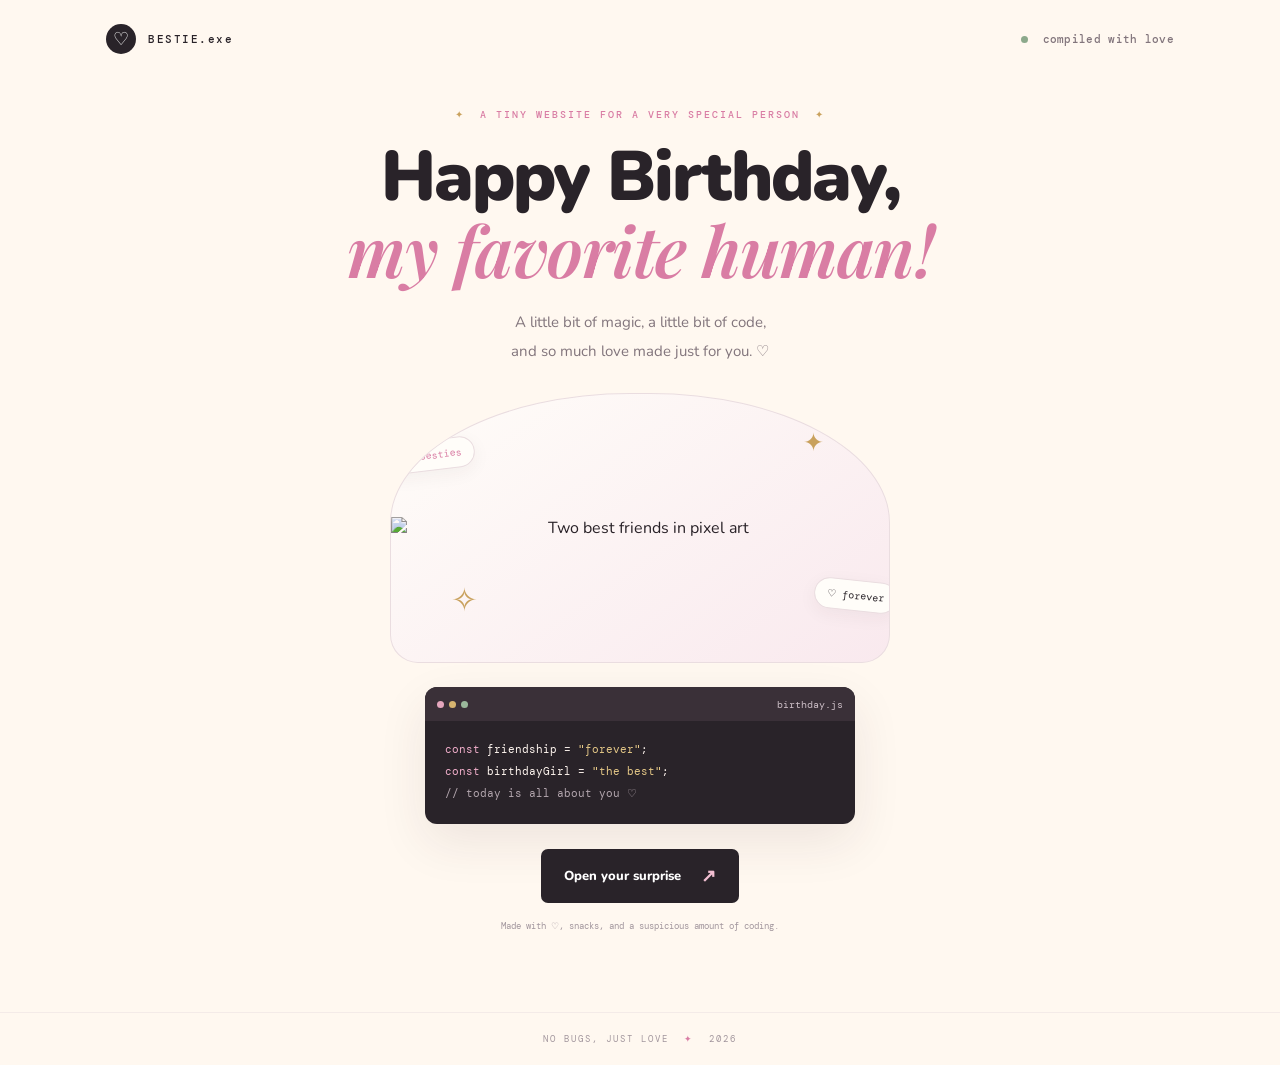
==== index.html @ e6e87cd8 "Add files via upload" ====
<!DOCTYPE html>
<html lang="en">
<head>
  <meta charset="UTF-8">
  <meta name="viewport" content="width=device-width, initial-scale=1.0">
  <title>A Little Birthday Surprise ♡</title>
  <link rel="stylesheet" href="style.css">
</head>
<body class="landing-page">
  <div class="sparkles" aria-hidden="true"></div>
  <nav class="topbar">
    <span class="brand-mark">♡</span>
    <span>BESTIE.exe</span>
    <span class="status"><i></i> compiled with love</span>
  </nav>

  <main class="hero">
    <div class="eyebrow"><span>✦</span> A tiny website for a very special person <span>✦</span></div>
    <h1>Happy Birthday,<br><em>my favorite human!</em></h1>
    <p class="intro">A little bit of magic, a little bit of code,<br>and so much love made just for you. ♡</p>

    <div class="character-frame">
      <div class="floating-tag tag-code">&lt;/&gt; besties</div>
      <div class="floating-tag tag-heart">♡ forever</div>
      <img class="besties-art" src="assets/besties_pixel_art.png" alt="Two best friends in pixel art">
      <div class="tiny-star star-one">✦</div>
      <div class="tiny-star star-two">✧</div>
    </div>

    <div class="terminal">
      <div class="terminal-head"><span></span><span></span><span></span><b>birthday.js</b></div>
      <code><span class="pink">const</span> friendship = <span class="gold">"forever"</span>;<br><span class="pink">const</span> birthdayGirl = <span class="gold">"the best"</span>;<br><span class="comment">// today is all about you ♡</span></code>
    </div>

    <a class="button button-primary" href="surprise.html">Open your surprise <span>↗</span></a>
    <p class="tiny-note">Made with ♡, snacks, and a suspicious amount of coding.</p>
  </main>
  <footer>NO BUGS, JUST LOVE <span>✦</span> 2026</footer>
  <script src="script.js"></script>
</body>
</html>
---- style.css ----
@import url('https://fonts.googleapis.com/css2?family=DM+Mono:wght@400;500&family=Nunito:wght@400;600;700;800;900&family=Playfair+Display:ital,wght@0,600;0,700;1,600;1,700&display=swap');

:root {
  --cream: #fff8f0;
  --paper: #fffdf9;
  --pink: #f2bfd2;
  --pink-deep: #d97da4;
  --ink: #292329;
  --muted: #82757c;
  --gold: #c9a15d;
  --line: #eadde0;
  --shadow: 0 18px 50px rgba(61, 37, 48, .09);
}
* { box-sizing: border-box; }
html { scroll-behavior: smooth; }
body { margin: 0; background: var(--cream); color: var(--ink); font-family: 'Nunito', sans-serif; min-height: 100vh; overflow-x: hidden; }
body::before { content: ""; position: fixed; inset: 0; pointer-events: none; opacity: .22; background-image: radial-gradient(#c9a15d 0.7px, transparent .7px); background-size: 18px 18px; z-index: -1; }
.topbar { max-width: 1120px; margin: 0 auto; padding: 24px 26px; display: flex; align-items: center; gap: 12px; font: 500 11px 'DM Mono', monospace; letter-spacing: 1.5px; }
.brand-mark { display: grid; place-items: center; width: 30px; height: 30px; background: var(--ink); color: white; border-radius: 50%; font-size: 18px; letter-spacing: 0; }
.status { margin-left: auto; color: var(--muted); letter-spacing: .3px; text-transform: lowercase; }
.status i { display: inline-block; width: 7px; height: 7px; border-radius: 50%; background: #8ca98b; margin-right: 7px; }
.hero { width: min(800px, calc(100% - 32px)); margin: 30px auto 80px; text-align: center; position: relative; }
.eyebrow { color: var(--pink-deep); font: 500 10px 'DM Mono', monospace; letter-spacing: 2px; text-transform: uppercase; }
.eyebrow span { color: var(--gold); padding: 0 7px; }
h1 { font-size: clamp(38px, 7vw, 70px); line-height: 1.03; letter-spacing: -2px; margin: 20px 0 17px; font-weight: 900; }
h1 em { font-family: 'Playfair Display', serif; font-weight: 600; color: var(--pink-deep); letter-spacing: -1.5px; }
.intro { color: var(--muted); font-size: 15px; line-height: 1.9; margin: 0 auto 28px; }
.character-frame { position: relative; width: min(500px, 100%); margin: 0 auto 24px; border: 1px solid var(--line); border-radius: 48% 48% 28px 28px; background: linear-gradient(145deg, #fffdf9, #f9e9ee); overflow: hidden; min-height: 270px; display: grid; place-items: center; }
.besties-art { display: block; width: 100%; max-height: 460px; object-fit: contain; mix-blend-mode: multiply; }
.floating-tag { position: absolute; z-index: 2; background: var(--paper); border: 1px solid var(--line); border-radius: 100px; padding: 8px 12px; font: 10px 'DM Mono', monospace; box-shadow: 0 5px 18px #3d25300d; }
.tag-code { top: 17%; left: -8px; transform: rotate(-7deg); color: var(--pink-deep); }
.tag-heart { right: -8px; bottom: 19%; transform: rotate(6deg); }
.tiny-star { position: absolute; color: var(--gold); font-size: 25px; }
.star-one { top: 12%; right: 13%; } .star-two { bottom: 15%; left: 12%; font-size: 32px; }
.terminal { width: min(430px, 100%); margin: 0 auto 25px; border-radius: 12px; overflow: hidden; text-align: left; background: #292329; color: #fff6f0; box-shadow: var(--shadow); }
.terminal-head { background: #3a3038; height: 34px; display: flex; align-items: center; gap: 5px; padding: 0 12px; }
.terminal-head > span { width: 7px; height: 7px; background: #e4a6bd; border-radius: 50%; }
.terminal-head > span:nth-child(2) { background: #d6b46f; } .terminal-head > span:nth-child(3) { background: #9ab89b; }
.terminal-head b { margin-left: auto; font: 10px 'DM Mono', monospace; color: #cdbfc7; font-weight: 400; }
.terminal code { display: block; padding: 17px 20px 20px; font: 11px/2 'DM Mono', monospace; }
.pink { color: #f0aeca; } .gold { color: #e5c887; } .comment { color: #b3a6ae; }
.button { border: 0; display: inline-flex; align-items: center; justify-content: center; gap: 20px; padding: 15px 23px; border-radius: 7px; text-decoration: none; font: 800 13px 'Nunito', sans-serif; cursor: pointer; transition: transform .2s, box-shadow .2s, background .2s; }
.button:hover { transform: translateY(-3px); box-shadow: 0 10px 22px #d97da433; }
.button-primary { background: var(--ink); color: white; }
.button-primary span { color: var(--pink); font-size: 18px; }
.button-outline { border: 1px solid var(--line); color: var(--ink); background: var(--paper); }
.tiny-note { font: 9px 'DM Mono', monospace; color: #a2969d; margin-top: 17px; }
footer { text-align: center; padding: 20px; color: #a2969d; font: 9px 'DM Mono', monospace; letter-spacing: 2px; border-top: 1px solid #eadde080; }
footer span { color: var(--pink-deep); padding: 0 8px; }
.sparkles { position: fixed; inset: 0; pointer-events: none; z-index: 5; }
.floating-heart { position: fixed; pointer-events: none; animation: floatUp 1.6s ease-out forwards; z-index: 10; color: var(--pink-deep); }
@keyframes floatUp { from { opacity: 1; transform: translateY(0) scale(.7) rotate(0); } to { opacity: 0; transform: translateY(-110px) scale(1.5) rotate(25deg); } }

/* Page two */
.back-link { text-decoration: none; color: var(--muted); margin-right: 8px; letter-spacing: 0; }
.quest-wrap { width: min(850px, calc(100% - 32px)); margin: 32px auto 75px; text-align: center; }
.quest-wrap h1 { margin-bottom: 14px; }
.game-card { width: min(580px, 100%); margin: 35px auto 24px; text-align: left; border: 1px solid var(--line); border-radius: 16px; background: var(--paper); padding: 22px; box-shadow: var(--shadow); }
.game-topline { display: flex; justify-content: space-between; gap: 12px; color: var(--muted); font: 10px 'DM Mono', monospace; letter-spacing: .8px; }
#scoreLabel { color: var(--pink-deep); }
.progress-track { height: 5px; background: #f3e9eb; border-radius: 10px; margin: 15px 0 25px; overflow: hidden; }
#progressFill { height: 100%; width: 0; background: linear-gradient(90deg, var(--pink-deep), var(--gold)); transition: width .35s; }
.heart-game { display: flex; justify-content: center; gap: clamp(12px, 7vw, 42px); padding: 5px 0 12px; }
.collect-heart { border: 1px solid var(--line); background: #fff7fa; width: 90px; height: 90px; border-radius: 18px; font-size: 47px; color: var(--pink-deep); cursor: pointer; transition: transform .2s, background .2s; }
.collect-heart:hover { transform: translateY(-5px) rotate(-5deg); background: #fce6ef; }
.collect-heart.collected { background: var(--ink); color: #f5c5d7; border-color: var(--ink); cursor: default; transform: scale(.94); }
.game-message { text-align: center; font-size: 12px; color: var(--muted); margin: 12px 0 0; }
.reveal { padding: 24px 16px 35px; animation: appear .7s ease both; }
.win-badge { display: inline-block; background: #f5e8cc; color: #886b37; padding: 7px 12px; border-radius: 100px; font: 10px 'DM Mono', monospace; letter-spacing: 1px; }
.reveal h2, .letter h2, .memories h2 { font-size: clamp(24px, 4vw, 34px); margin: 15px 0 8px; }
.reveal p { color: var(--muted); margin: 0 auto 20px; }
.hidden { display: none !important; }
.birthday-gift { animation: appear .8s ease both; }
@keyframes appear { from { opacity: 0; transform: translateY(14px); } to { opacity: 1; transform: translateY(0); } }
.cake-area { margin: 10px auto 35px; width: 240px; height: 235px; position: relative; display: grid; place-items: center; }
.cake-sparkle { position: absolute; right: 15px; top: 20px; color: var(--gold); font-size: 29px; }
.cake { position: relative; width: 180px; height: 145px; margin-top: 55px; }
.candles { position: absolute; top: -52px; left: 35px; right: 35px; display: flex; justify-content: space-around; font-size: 28px; filter: saturate(.8); }
.cake-top { position: absolute; top: 0; width: 180px; height: 38px; border: 2px solid #292329; border-radius: 50%; background: #fffdf9; z-index: 2; box-shadow: inset 0 -8px #f2bfd2; }
.cake-middle { position: absolute; top: 18px; width: 180px; height: 65px; background: #f5e8d8; border: 2px solid #292329; border-radius: 8px 8px 15px 15px; display: flex; justify-content: space-around; align-items: center; color: var(--pink-deep); font-size: 18px; z-index: 1; }
.cake-bottom { position: absolute; top: 75px; width: 180px; height: 52px; background: #292329; border: 2px solid #292329; border-radius: 8px 8px 18px 18px; color: #f2bfd2; display: flex; justify-content: center; align-items: center; gap: 5px; font: 10px 'DM Mono', monospace; z-index: 2; }
.cake-bottom b { border: 1px solid #c9a15d; padding: 5px 7px; font-weight: 500; }
.cake-plate { position: absolute; bottom: 0; left: -17px; width: 214px; height: 25px; border: 2px solid #292329; border-radius: 50%; background: #fffdf9; }
.letter { width: min(630px, 100%); text-align: left; margin: 0 auto 45px; padding: clamp(22px, 5vw, 42px); background: #fffdf9; border: 1px solid var(--line); border-radius: 4px 18px 18px 18px; box-shadow: var(--shadow); position: relative; }
.letter::before { content: "♡"; position: absolute; top: -14px; left: 25px; display: grid; place-items: center; width: 30px; height: 30px; border-radius: 50%; background: var(--pink); color: var(--ink); }
.letter-label { font: 9px 'DM Mono', monospace; color: var(--pink-deep); letter-spacing: 1.5px; }
.letter h2 { font-family: 'Playfair Display', serif; font-weight: 600; }
.letter p { color: #6f626a; line-height: 1.9; font-size: 14px; }
.signature { margin-top: 23px; color: var(--pink-deep); font-family: 'Playfair Display', serif; font-style: italic; font-size: 18px; }
.signature span { color: var(--gold); }
.memories { margin: 0 auto 45px; }
.memories h2 { font-family: 'Playfair Display', serif; }
.memories h2 span { color: var(--pink-deep); }
.memory-subtitle { color: var(--muted); font-size: 13px; margin-bottom: 22px; }
.memory-grid { display: grid; grid-template-columns: repeat(2, minmax(0, 1fr)); gap: 18px; width: min(610px, 100%); margin: auto; }
.memory-card { background: var(--paper); border: 1px solid var(--line); padding: 15px; border-radius: 12px; box-shadow: 0 10px 25px #3d253008; }
.memory-card img { width: 100%; height: 220px; object-fit: contain; background: #fff8f5; border-radius: 8px; }
.memory-card span { display: block; font: 9px 'DM Mono', monospace; letter-spacing: 1px; color: var(--pink-deep); margin-top: 14px; }
.memory-card p { color: var(--muted); font-size: 12px; line-height: 1.7; }
.final-message { padding: 27px 20px; border-top: 1px solid var(--line); border-bottom: 1px solid var(--line); }
.final-star { color: var(--gold); font-size: 26px; }
.final-message p { color: var(--muted); font-size: 12px; letter-spacing: 1px; }
.final-message strong { color: var(--pink-deep); }
.final-message code { display: block; color: #6f626a; font: 11px 'DM Mono', monospace; margin: 15px 0 22px; }
.confetti-piece { position: fixed; top: -15px; width: 8px; height: 13px; z-index: 20; pointer-events: none; animation: confettiFall 2.8s linear forwards; }
@keyframes confettiFall { to { transform: translateY(110vh) rotate(720deg); opacity: .2; } }
@media (max-width: 560px) {
  .topbar { padding: 17px 15px; font-size: 9px; gap: 8px; }
  .status { font-size: 9px; }
  .hero { margin-top: 28px; }
  .character-frame { min-height: 210px; border-radius: 42% 42% 20px 20px; }
  .besties-art { max-height: 350px; }
  .tag-code { left: 2px; } .tag-heart { right: 2px; }
  .game-card { padding: 15px; }
  .collect-heart { width: 70px; height: 70px; font-size: 38px; border-radius: 14px; }
  .memory-grid { gap: 10px; }
  .memory-card { padding: 9px; }
  .memory-card img { height: 155px; }
  .memory-card p { font-size: 11px; }
}
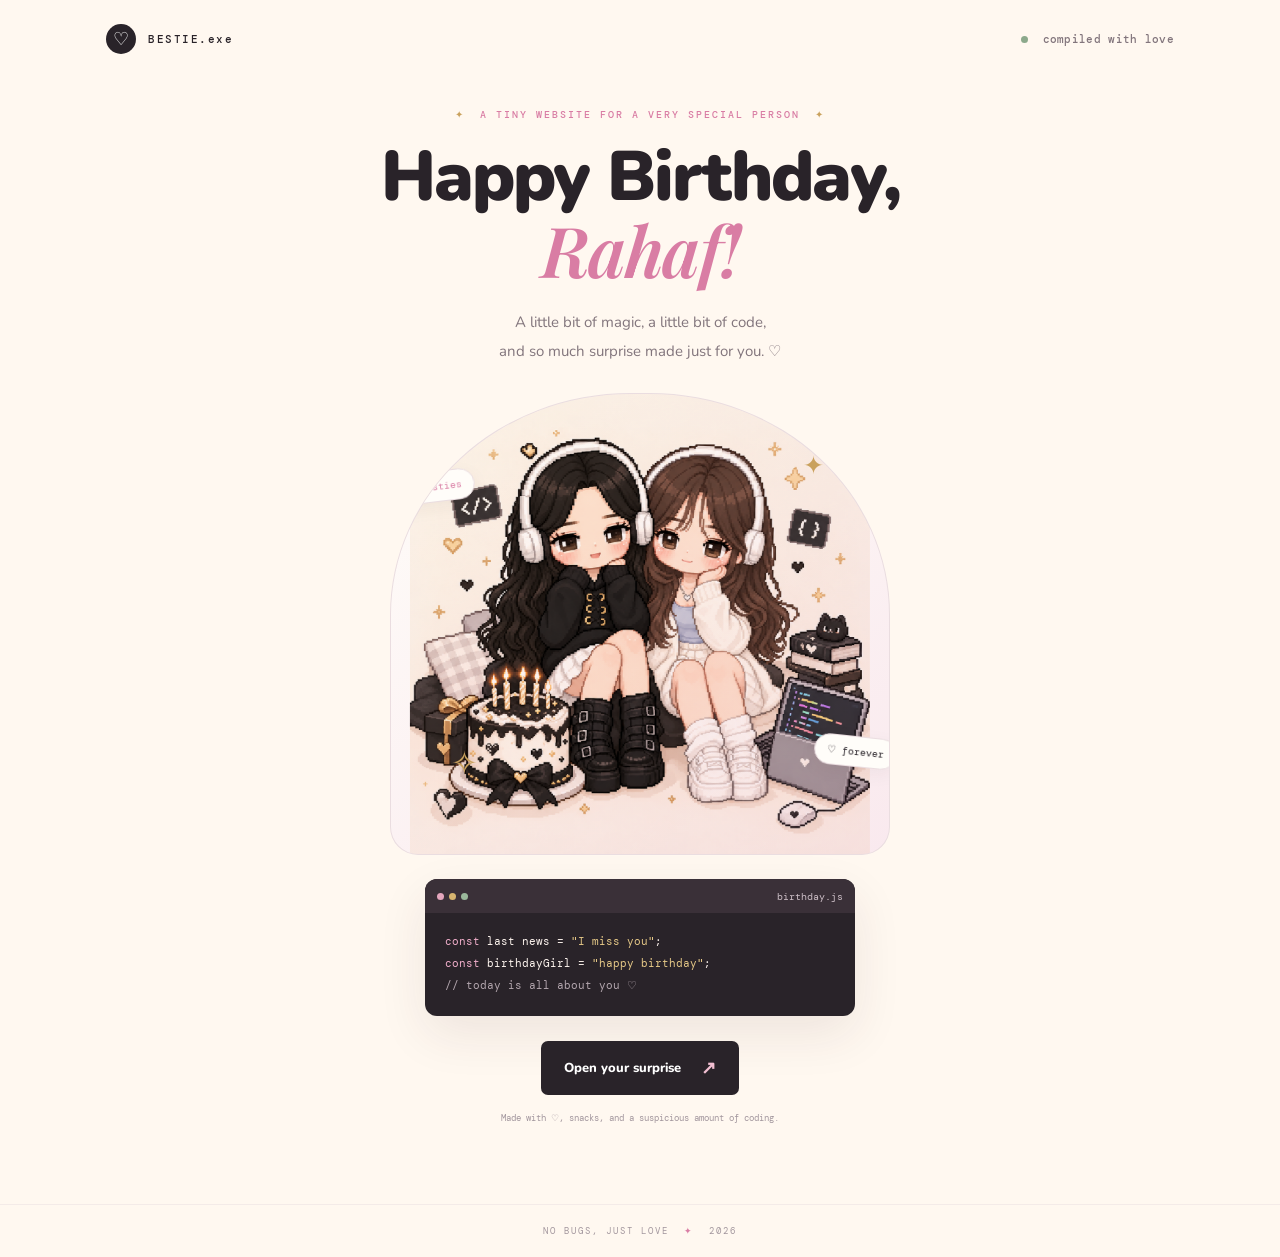
==== commit 74ba5f6c: "Update index.htmlٍ" ====
--- a/index.html
+++ b/index.html
@@ -16,20 +16,20 @@
 
   <main class="hero">
     <div class="eyebrow"><span>✦</span> A tiny website for a very special person <span>✦</span></div>
-    <h1>Happy Birthday,<br><em>my favorite human!</em></h1>
-    <p class="intro">A little bit of magic, a little bit of code,<br>and so much love made just for you. ♡</p>
+    <h1>Happy Birthday,<br><em>Rahaf!</em></h1>
+    <p class="intro">A little bit of magic, a little bit of code,<br>and so much surprise made just for you. ♡</p>
 
     <div class="character-frame">
       <div class="floating-tag tag-code">&lt;/&gt; besties</div>
       <div class="floating-tag tag-heart">♡ forever</div>
-      <img class="besties-art" src="assets/besties_pixel_art.png" alt="Two best friends in pixel art">
+      <img class="besties-art" src="besties_pixel_art.png" alt="Two best friends in pixel art">
       <div class="tiny-star star-one">✦</div>
       <div class="tiny-star star-two">✧</div>
     </div>
 
     <div class="terminal">
       <div class="terminal-head"><span></span><span></span><span></span><b>birthday.js</b></div>
-      <code><span class="pink">const</span> friendship = <span class="gold">"forever"</span>;<br><span class="pink">const</span> birthdayGirl = <span class="gold">"the best"</span>;<br><span class="comment">// today is all about you ♡</span></code>
+      <code><span class="pink">const</span> last news = <span class="gold">"I miss you"</span>;<br><span class="pink">const</span> birthdayGirl = <span class="gold">"happy birthday"</span>;<br><span class="comment">// today is all about you ♡</span></code>
     </div>
 
     <a class="button button-primary" href="surprise.html">Open your surprise <span>↗</span></a>
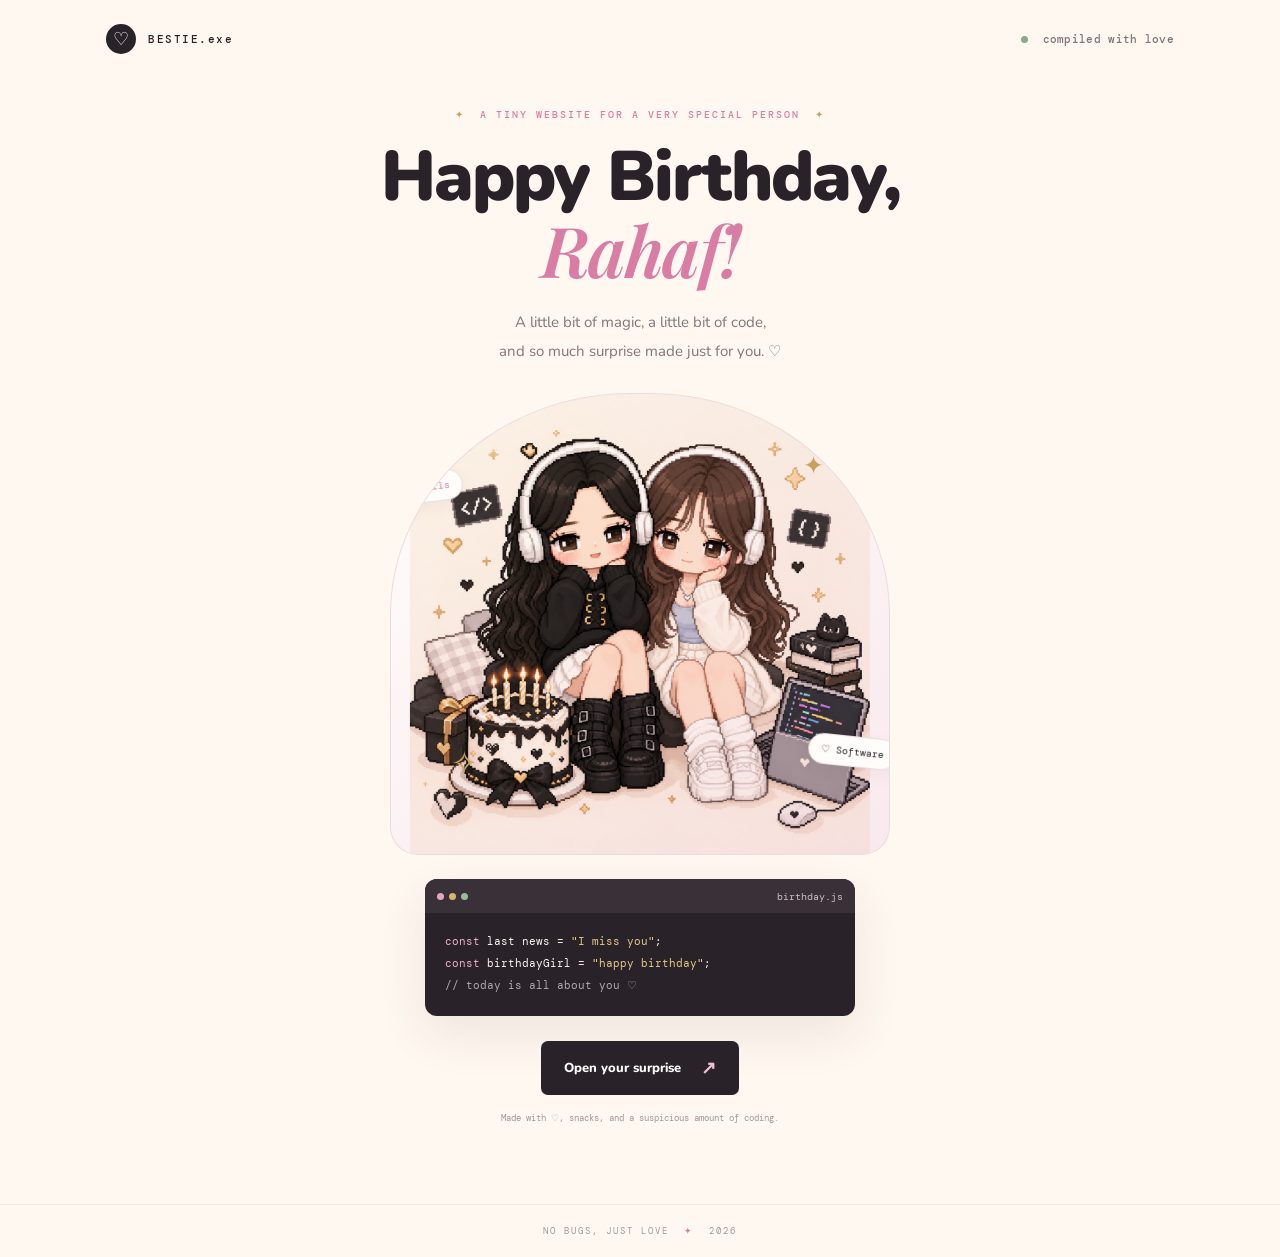
==== commit 917d5f96: "Update index.html" ====
--- a/index.html
+++ b/index.html
@@ -20,8 +20,8 @@
     <p class="intro">A little bit of magic, a little bit of code,<br>and so much surprise made just for you. ♡</p>
 
     <div class="character-frame">
-      <div class="floating-tag tag-code">&lt;/&gt; besties</div>
-      <div class="floating-tag tag-heart">♡ forever</div>
+      <div class="floating-tag tag-code">&lt;/&gt; girls</div>
+      <div class="floating-tag tag-heart">♡ Software</div>
       <img class="besties-art" src="besties_pixel_art.png" alt="Two best friends in pixel art">
       <div class="tiny-star star-one">✦</div>
       <div class="tiny-star star-two">✧</div>
